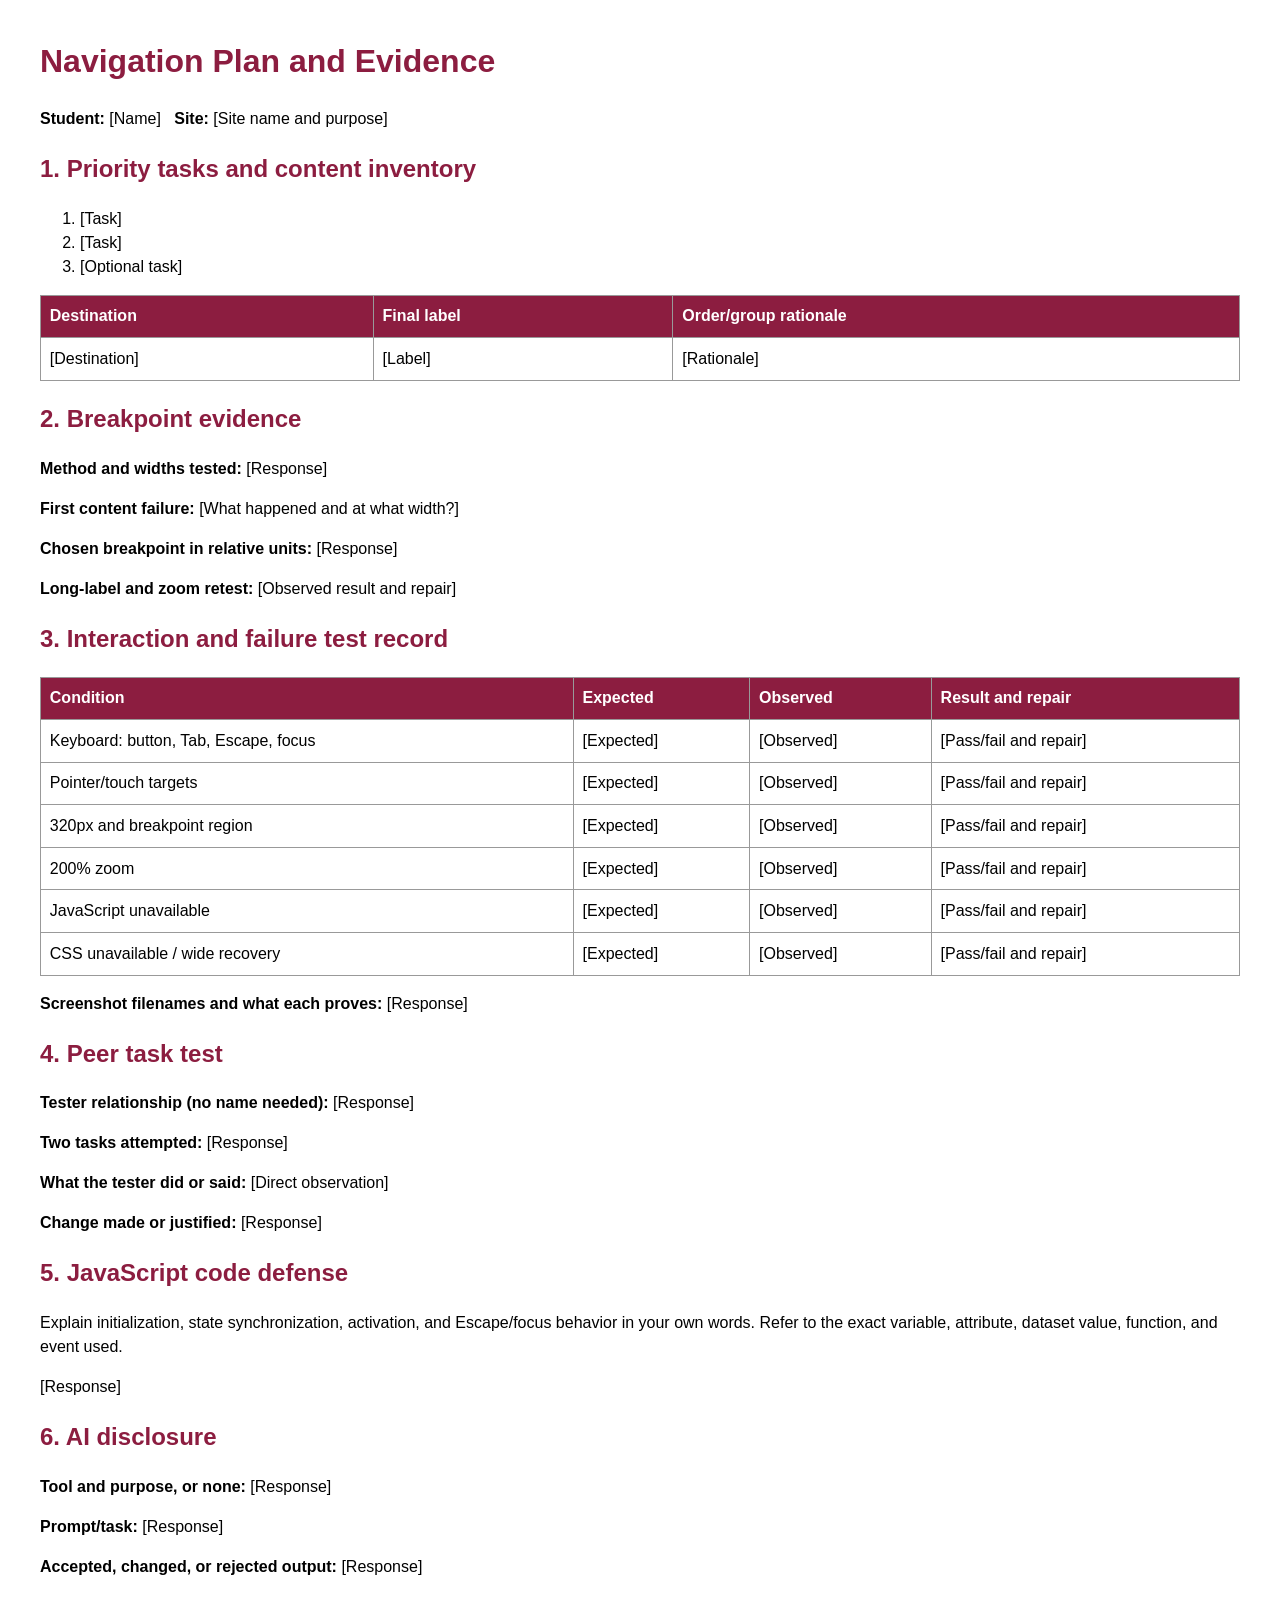
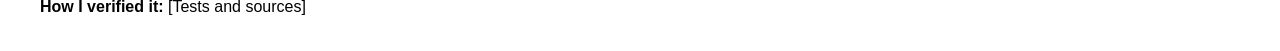
==== navigation-plan.html @ 929e06f0 "Add Module 5 deliverable starter" ====
<!doctype html><html lang="en"><head><meta charset="utf-8"><title>Navigation Plan and Evidence</title><style>body{max-width:75rem;margin:auto;padding:1rem;font:1rem/1.5 Arial,sans-serif}h1,h2{color:#8c1d40}table{width:100%;border-collapse:collapse}th,td{border:1px solid #999;padding:.55rem;text-align:left;vertical-align:top}th{background:#8c1d40;color:#fff}</style></head><body>
<h1>Navigation Plan and Evidence</h1><p><strong>Student:</strong> [Name] &nbsp; <strong>Site:</strong> [Site name and purpose]</p>
<h2>1. Priority tasks and content inventory</h2><ol><li>[Task]</li><li>[Task]</li><li>[Optional task]</li></ol><table><tr><th>Destination</th><th>Final label</th><th>Order/group rationale</th></tr><tr><td>[Destination]</td><td>[Label]</td><td>[Rationale]</td></tr></table>
<h2>2. Breakpoint evidence</h2><p><strong>Method and widths tested:</strong> [Response]</p><p><strong>First content failure:</strong> [What happened and at what width?]</p><p><strong>Chosen breakpoint in relative units:</strong> [Response]</p><p><strong>Long-label and zoom retest:</strong> [Observed result and repair]</p>
<h2>3. Interaction and failure test record</h2><table><tr><th>Condition</th><th>Expected</th><th>Observed</th><th>Result and repair</th></tr><tr><td>Keyboard: button, Tab, Escape, focus</td><td>[Expected]</td><td>[Observed]</td><td>[Pass/fail and repair]</td></tr><tr><td>Pointer/touch targets</td><td>[Expected]</td><td>[Observed]</td><td>[Pass/fail and repair]</td></tr><tr><td>320px and breakpoint region</td><td>[Expected]</td><td>[Observed]</td><td>[Pass/fail and repair]</td></tr><tr><td>200% zoom</td><td>[Expected]</td><td>[Observed]</td><td>[Pass/fail and repair]</td></tr><tr><td>JavaScript unavailable</td><td>[Expected]</td><td>[Observed]</td><td>[Pass/fail and repair]</td></tr><tr><td>CSS unavailable / wide recovery</td><td>[Expected]</td><td>[Observed]</td><td>[Pass/fail and repair]</td></tr></table><p><strong>Screenshot filenames and what each proves:</strong> [Response]</p>
<h2>4. Peer task test</h2><p><strong>Tester relationship (no name needed):</strong> [Response]</p><p><strong>Two tasks attempted:</strong> [Response]</p><p><strong>What the tester did or said:</strong> [Direct observation]</p><p><strong>Change made or justified:</strong> [Response]</p>
<h2>5. JavaScript code defense</h2><p>Explain initialization, state synchronization, activation, and Escape/focus behavior in your own words. Refer to the exact variable, attribute, dataset value, function, and event used.</p><p>[Response]</p>
<h2>6. AI disclosure</h2><p><strong>Tool and purpose, or none:</strong> [Response]</p><p><strong>Prompt/task:</strong> [Response]</p><p><strong>Accepted, changed, or rejected output:</strong> [Response]</p><p><strong>How I verified it:</strong> [Tests and sources]</p>
</body></html>
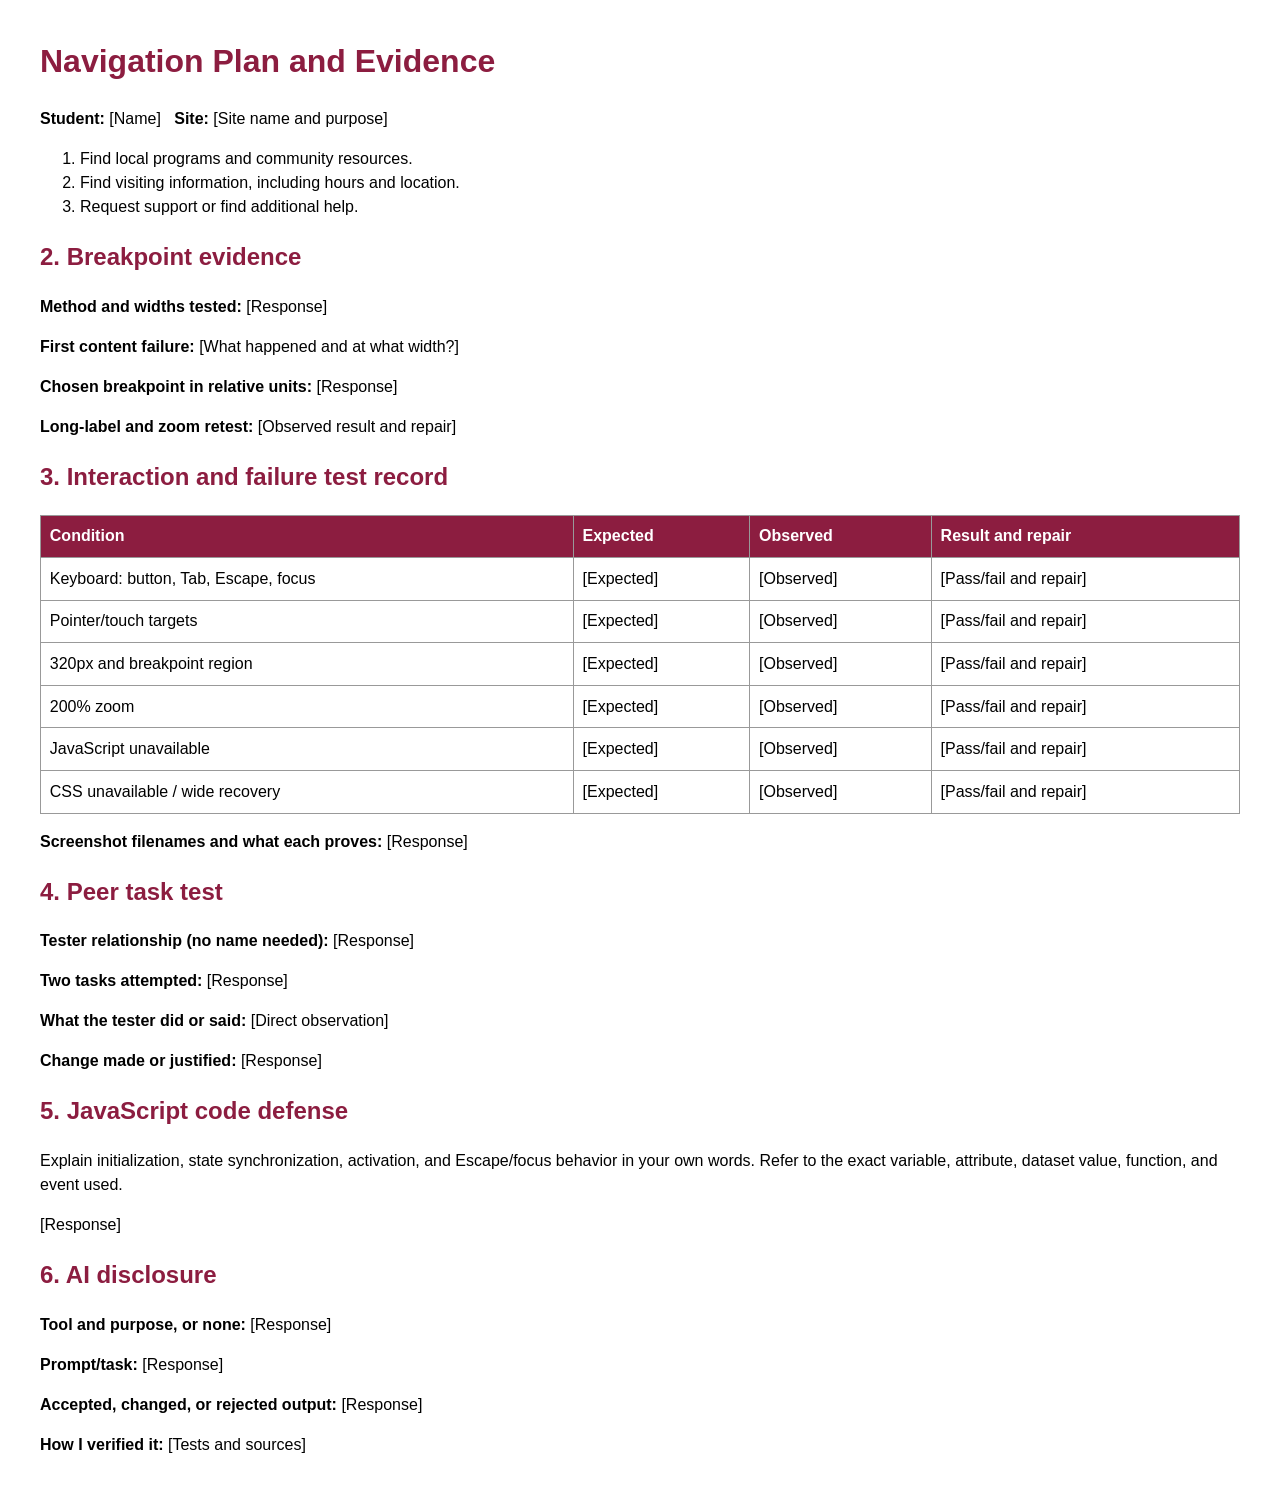
==== commit e59f3c56: "Add priority visitor tasks" ====
--- a/navigation-plan.html
+++ b/navigation-plan.html
@@ -1,6 +1,6 @@
 <!doctype html><html lang="en"><head><meta charset="utf-8"><title>Navigation Plan and Evidence</title><style>body{max-width:75rem;margin:auto;padding:1rem;font:1rem/1.5 Arial,sans-serif}h1,h2{color:#8c1d40}table{width:100%;border-collapse:collapse}th,td{border:1px solid #999;padding:.55rem;text-align:left;vertical-align:top}th{background:#8c1d40;color:#fff}</style></head><body>
 <h1>Navigation Plan and Evidence</h1><p><strong>Student:</strong> [Name] &nbsp; <strong>Site:</strong> [Site name and purpose]</p>
-<h2>1. Priority tasks and content inventory</h2><ol><li>[Task]</li><li>[Task]</li><li>[Optional task]</li></ol><table><tr><th>Destination</th><th>Final label</th><th>Order/group rationale</th></tr><tr><td>[Destination]</td><td>[Label]</td><td>[Rationale]</td></tr></table>
+<ol><li>Find local programs and community resources.</li><li>Find visiting information, including hours and location.</li><li>Request support or find additional help.</li></ol>
 <h2>2. Breakpoint evidence</h2><p><strong>Method and widths tested:</strong> [Response]</p><p><strong>First content failure:</strong> [What happened and at what width?]</p><p><strong>Chosen breakpoint in relative units:</strong> [Response]</p><p><strong>Long-label and zoom retest:</strong> [Observed result and repair]</p>
 <h2>3. Interaction and failure test record</h2><table><tr><th>Condition</th><th>Expected</th><th>Observed</th><th>Result and repair</th></tr><tr><td>Keyboard: button, Tab, Escape, focus</td><td>[Expected]</td><td>[Observed]</td><td>[Pass/fail and repair]</td></tr><tr><td>Pointer/touch targets</td><td>[Expected]</td><td>[Observed]</td><td>[Pass/fail and repair]</td></tr><tr><td>320px and breakpoint region</td><td>[Expected]</td><td>[Observed]</td><td>[Pass/fail and repair]</td></tr><tr><td>200% zoom</td><td>[Expected]</td><td>[Observed]</td><td>[Pass/fail and repair]</td></tr><tr><td>JavaScript unavailable</td><td>[Expected]</td><td>[Observed]</td><td>[Pass/fail and repair]</td></tr><tr><td>CSS unavailable / wide recovery</td><td>[Expected]</td><td>[Observed]</td><td>[Pass/fail and repair]</td></tr></table><p><strong>Screenshot filenames and what each proves:</strong> [Response]</p>
 <h2>4. Peer task test</h2><p><strong>Tester relationship (no name needed):</strong> [Response]</p><p><strong>Two tasks attempted:</strong> [Response]</p><p><strong>What the tester did or said:</strong> [Direct observation]</p><p><strong>Change made or justified:</strong> [Response]</p>
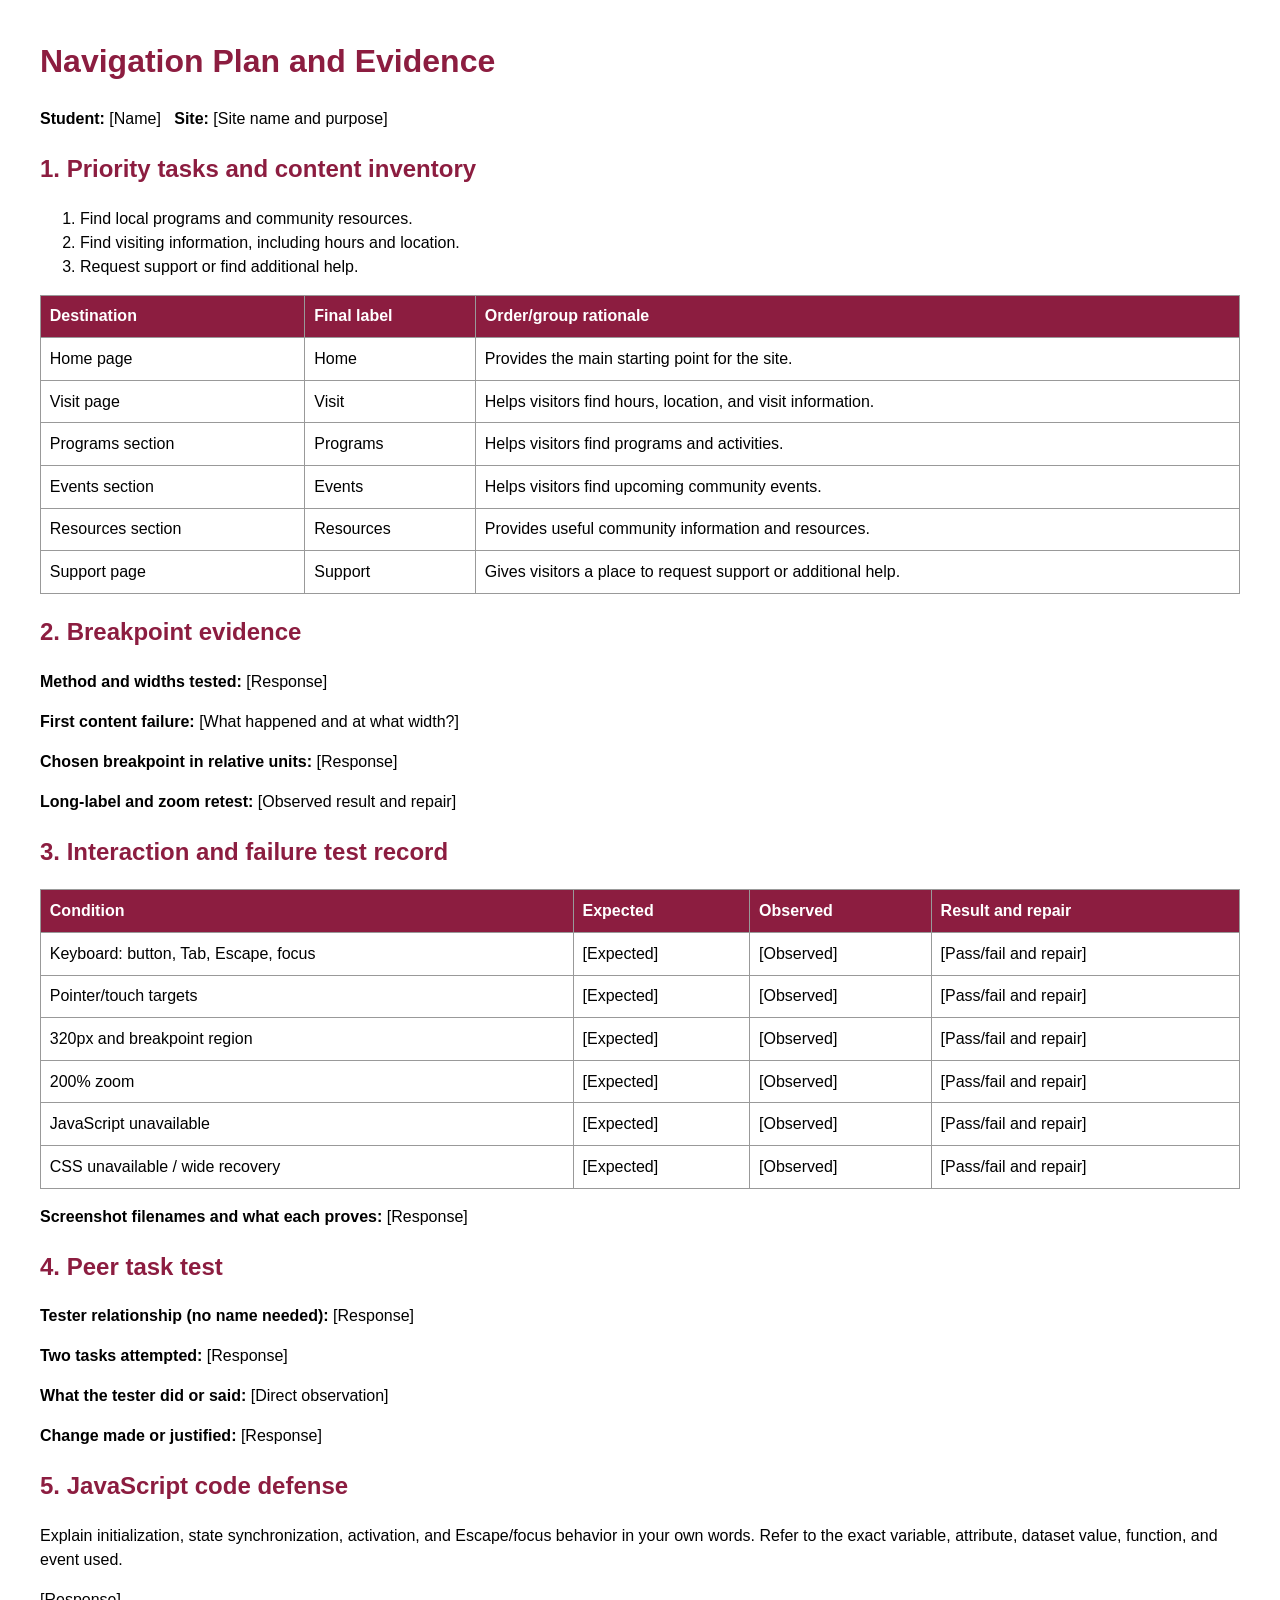
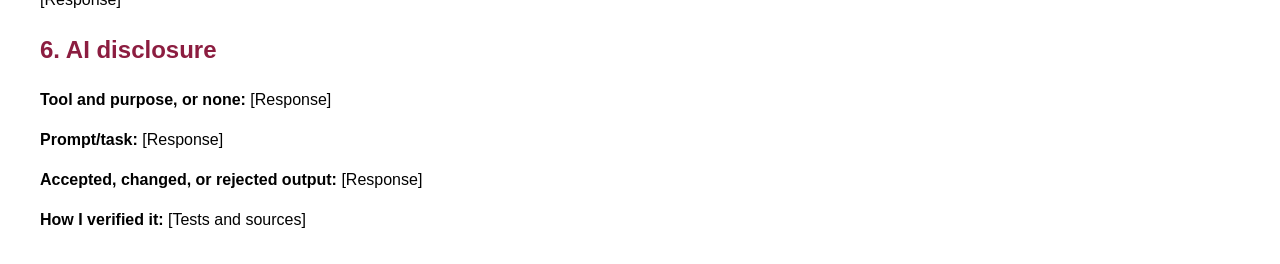
==== commit 558cc154: "Complete navigation content inventory" ====
--- a/navigation-plan.html
+++ b/navigation-plan.html
@@ -1,6 +1,6 @@
 <!doctype html><html lang="en"><head><meta charset="utf-8"><title>Navigation Plan and Evidence</title><style>body{max-width:75rem;margin:auto;padding:1rem;font:1rem/1.5 Arial,sans-serif}h1,h2{color:#8c1d40}table{width:100%;border-collapse:collapse}th,td{border:1px solid #999;padding:.55rem;text-align:left;vertical-align:top}th{background:#8c1d40;color:#fff}</style></head><body>
 <h1>Navigation Plan and Evidence</h1><p><strong>Student:</strong> [Name] &nbsp; <strong>Site:</strong> [Site name and purpose]</p>
-<ol><li>Find local programs and community resources.</li><li>Find visiting information, including hours and location.</li><li>Request support or find additional help.</li></ol>
+<h2>1. Priority tasks and content inventory</h2><ol><li>Find local programs and community resources.</li><li>Find visiting information, including hours and location.</li><li>Request support or find additional help.</li></ol><table><tr><th>Destination</th><th>Final label</th><th>Order/group rationale</th></tr><tr><td>Home page</td><td>Home</td><td>Provides the main starting point for the site.</td></tr><tr><td>Visit page</td><td>Visit</td><td>Helps visitors find hours, location, and visit information.</td></tr><tr><td>Programs section</td><td>Programs</td><td>Helps visitors find programs and activities.</td></tr><tr><td>Events section</td><td>Events</td><td>Helps visitors find upcoming community events.</td></tr><tr><td>Resources section</td><td>Resources</td><td>Provides useful community information and resources.</td></tr><tr><td>Support page</td><td>Support</td><td>Gives visitors a place to request support or additional help.</td></tr></table>
 <h2>2. Breakpoint evidence</h2><p><strong>Method and widths tested:</strong> [Response]</p><p><strong>First content failure:</strong> [What happened and at what width?]</p><p><strong>Chosen breakpoint in relative units:</strong> [Response]</p><p><strong>Long-label and zoom retest:</strong> [Observed result and repair]</p>
 <h2>3. Interaction and failure test record</h2><table><tr><th>Condition</th><th>Expected</th><th>Observed</th><th>Result and repair</th></tr><tr><td>Keyboard: button, Tab, Escape, focus</td><td>[Expected]</td><td>[Observed]</td><td>[Pass/fail and repair]</td></tr><tr><td>Pointer/touch targets</td><td>[Expected]</td><td>[Observed]</td><td>[Pass/fail and repair]</td></tr><tr><td>320px and breakpoint region</td><td>[Expected]</td><td>[Observed]</td><td>[Pass/fail and repair]</td></tr><tr><td>200% zoom</td><td>[Expected]</td><td>[Observed]</td><td>[Pass/fail and repair]</td></tr><tr><td>JavaScript unavailable</td><td>[Expected]</td><td>[Observed]</td><td>[Pass/fail and repair]</td></tr><tr><td>CSS unavailable / wide recovery</td><td>[Expected]</td><td>[Observed]</td><td>[Pass/fail and repair]</td></tr></table><p><strong>Screenshot filenames and what each proves:</strong> [Response]</p>
 <h2>4. Peer task test</h2><p><strong>Tester relationship (no name needed):</strong> [Response]</p><p><strong>Two tasks attempted:</strong> [Response]</p><p><strong>What the tester did or said:</strong> [Direct observation]</p><p><strong>Change made or justified:</strong> [Response]</p>
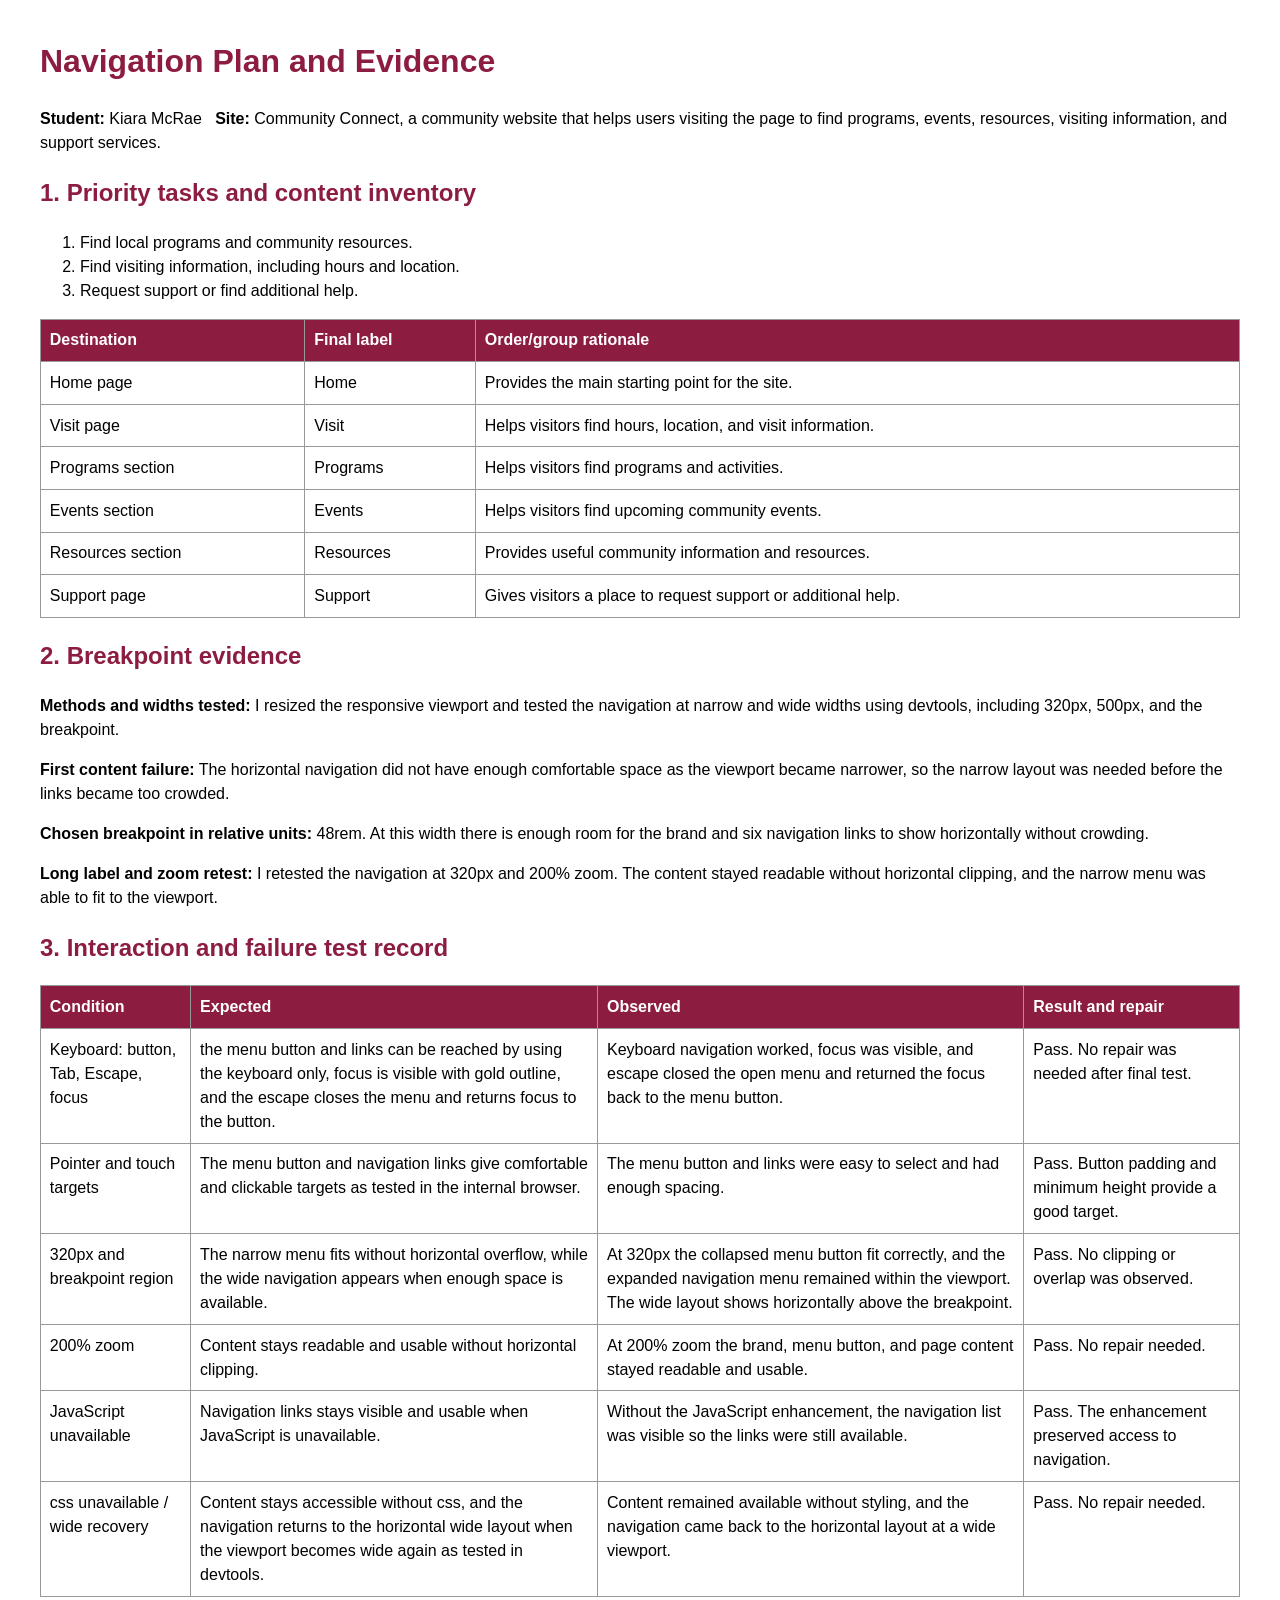
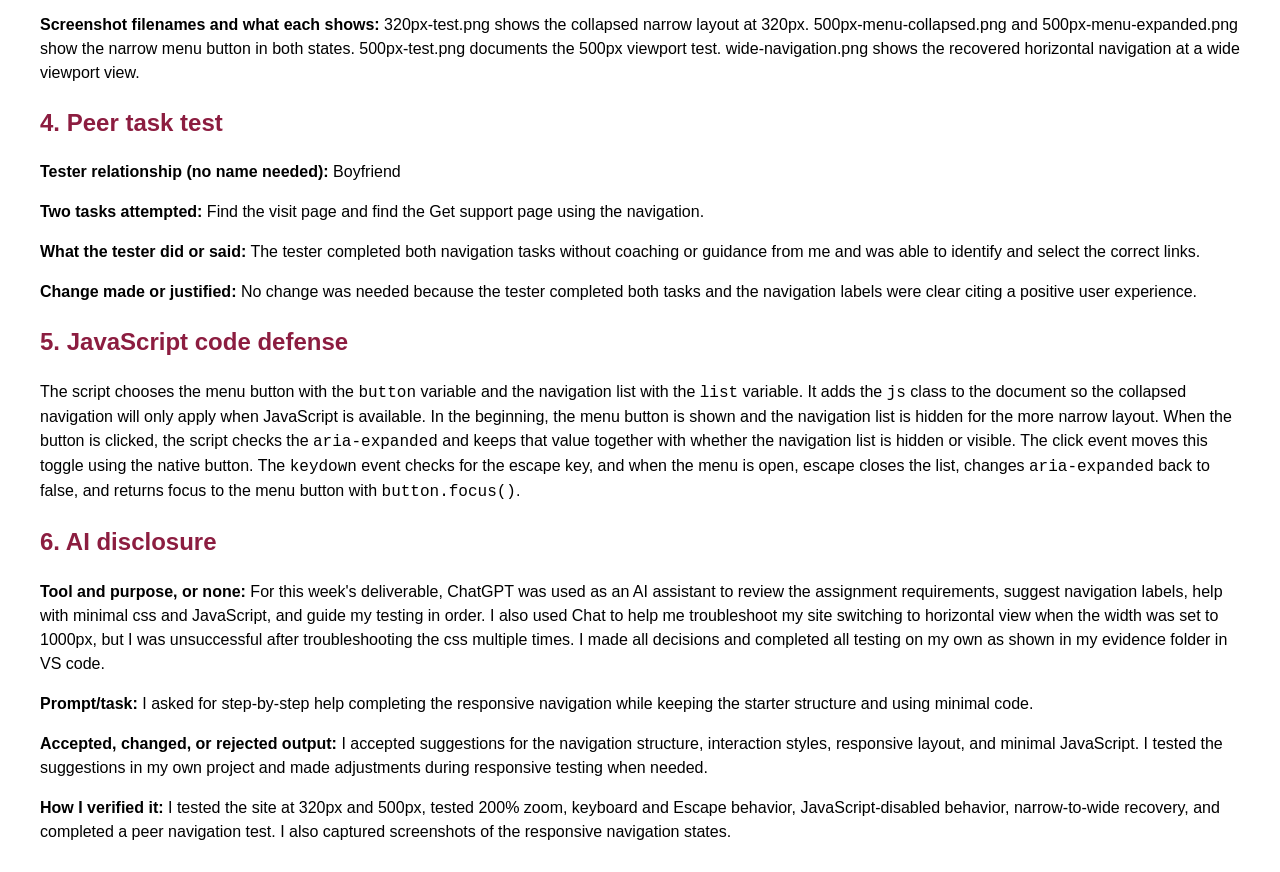
==== commit 3f6edc5c: "Complete navigation plan and testing documentation" ====
--- a/navigation-plan.html
+++ b/navigation-plan.html
@@ -1,9 +1,9 @@
 <!doctype html><html lang="en"><head><meta charset="utf-8"><title>Navigation Plan and Evidence</title><style>body{max-width:75rem;margin:auto;padding:1rem;font:1rem/1.5 Arial,sans-serif}h1,h2{color:#8c1d40}table{width:100%;border-collapse:collapse}th,td{border:1px solid #999;padding:.55rem;text-align:left;vertical-align:top}th{background:#8c1d40;color:#fff}</style></head><body>
-<h1>Navigation Plan and Evidence</h1><p><strong>Student:</strong> [Name] &nbsp; <strong>Site:</strong> [Site name and purpose]</p>
+<h1>Navigation Plan and Evidence</h1><p><strong>Student:</strong> Kiara McRae &nbsp; <strong>Site:</strong> Community Connect, a community website that helps users visiting the page to find programs, events, resources, visiting information, and support services.</p>
 <h2>1. Priority tasks and content inventory</h2><ol><li>Find local programs and community resources.</li><li>Find visiting information, including hours and location.</li><li>Request support or find additional help.</li></ol><table><tr><th>Destination</th><th>Final label</th><th>Order/group rationale</th></tr><tr><td>Home page</td><td>Home</td><td>Provides the main starting point for the site.</td></tr><tr><td>Visit page</td><td>Visit</td><td>Helps visitors find hours, location, and visit information.</td></tr><tr><td>Programs section</td><td>Programs</td><td>Helps visitors find programs and activities.</td></tr><tr><td>Events section</td><td>Events</td><td>Helps visitors find upcoming community events.</td></tr><tr><td>Resources section</td><td>Resources</td><td>Provides useful community information and resources.</td></tr><tr><td>Support page</td><td>Support</td><td>Gives visitors a place to request support or additional help.</td></tr></table>
-<h2>2. Breakpoint evidence</h2><p><strong>Method and widths tested:</strong> [Response]</p><p><strong>First content failure:</strong> [What happened and at what width?]</p><p><strong>Chosen breakpoint in relative units:</strong> [Response]</p><p><strong>Long-label and zoom retest:</strong> [Observed result and repair]</p>
-<h2>3. Interaction and failure test record</h2><table><tr><th>Condition</th><th>Expected</th><th>Observed</th><th>Result and repair</th></tr><tr><td>Keyboard: button, Tab, Escape, focus</td><td>[Expected]</td><td>[Observed]</td><td>[Pass/fail and repair]</td></tr><tr><td>Pointer/touch targets</td><td>[Expected]</td><td>[Observed]</td><td>[Pass/fail and repair]</td></tr><tr><td>320px and breakpoint region</td><td>[Expected]</td><td>[Observed]</td><td>[Pass/fail and repair]</td></tr><tr><td>200% zoom</td><td>[Expected]</td><td>[Observed]</td><td>[Pass/fail and repair]</td></tr><tr><td>JavaScript unavailable</td><td>[Expected]</td><td>[Observed]</td><td>[Pass/fail and repair]</td></tr><tr><td>CSS unavailable / wide recovery</td><td>[Expected]</td><td>[Observed]</td><td>[Pass/fail and repair]</td></tr></table><p><strong>Screenshot filenames and what each proves:</strong> [Response]</p>
-<h2>4. Peer task test</h2><p><strong>Tester relationship (no name needed):</strong> [Response]</p><p><strong>Two tasks attempted:</strong> [Response]</p><p><strong>What the tester did or said:</strong> [Direct observation]</p><p><strong>Change made or justified:</strong> [Response]</p>
-<h2>5. JavaScript code defense</h2><p>Explain initialization, state synchronization, activation, and Escape/focus behavior in your own words. Refer to the exact variable, attribute, dataset value, function, and event used.</p><p>[Response]</p>
-<h2>6. AI disclosure</h2><p><strong>Tool and purpose, or none:</strong> [Response]</p><p><strong>Prompt/task:</strong> [Response]</p><p><strong>Accepted, changed, or rejected output:</strong> [Response]</p><p><strong>How I verified it:</strong> [Tests and sources]</p>
+<h2>2. Breakpoint evidence</h2><p><strong>Methods and widths tested:</strong> I resized the responsive viewport and tested the navigation at narrow and wide widths using devtools, including 320px, 500px, and the breakpoint.</p><p><strong>First content failure:</strong> The horizontal navigation did not have enough comfortable space as the viewport became narrower, so the narrow layout was needed before the links became too crowded.</p><p><strong>Chosen breakpoint in relative units:</strong> 48rem. At this width there is enough room for the brand and six navigation links to show horizontally without crowding.</p><p><strong>Long label and zoom retest:</strong> I retested the navigation at 320px and 200% zoom. The content stayed readable without horizontal clipping, and the narrow menu was able to fit to the viewport.</p>
+<h2>3. Interaction and failure test record</h2><table><tr><th>Condition</th><th>Expected</th><th>Observed</th><th>Result and repair</th></tr><tr><td>Keyboard: button, Tab, Escape, focus</td><td>the menu button and links can be reached by using the keyboard only, focus is visible with gold outline, and the escape closes the menu and returns focus to the button.</td><td>Keyboard navigation worked, focus was visible, and escape closed the open menu and returned the focus back to the menu button.</td><td>Pass. No repair was needed after final test.</td></tr><tr><td>Pointer and touch targets</td><td>The menu button and navigation links give comfortable and clickable targets as tested in the internal browser.</td><td>The menu button and links were easy to select and had enough spacing.</td><td>Pass. Button padding and minimum height provide a good target.</td></tr><tr><td>320px and breakpoint region</td><td>The narrow menu fits without horizontal overflow, while the wide navigation appears when enough space is available.</td><td>At 320px the collapsed menu button fit correctly, and the expanded navigation menu remained within the viewport. The wide layout shows horizontally above the breakpoint.</td><td>Pass. No clipping or overlap was observed.</td></tr><tr><td>200% zoom</td><td>Content stays readable and usable without horizontal clipping.</td><td>At 200% zoom the brand, menu button, and page content stayed readable and usable.</td><td>Pass. No repair needed.</td></tr><tr><td>JavaScript unavailable</td><td>Navigation links stays visible and usable when JavaScript is unavailable.</td><td>Without the JavaScript enhancement, the navigation list was visible so the links were still available.</td><td>Pass. The enhancement preserved access to navigation.</td></tr><tr><td>css unavailable / wide recovery</td><td>Content stays accessible without css, and the navigation returns to the horizontal wide layout when the viewport becomes wide again as tested in devtools.</td><td>Content remained available without styling, and the navigation came back to the horizontal layout at a wide viewport.</td><td>Pass. No repair needed.</td></tr></table><p><strong>Screenshot filenames and what each shows:</strong> 320px-test.png shows the collapsed narrow layout at 320px. 500px-menu-collapsed.png and 500px-menu-expanded.png show the narrow menu button in both states. 500px-test.png documents the 500px viewport test. wide-navigation.png shows the recovered horizontal navigation at a wide viewport view.</p>
+<h2>4. Peer task test</h2><p><strong>Tester relationship (no name needed):</strong> Boyfriend</p><p><strong>Two tasks attempted:</strong> Find the visit page and find the Get support page using the navigation.</p><p><strong>What the tester did or said:</strong> The tester completed both navigation tasks without coaching or guidance from me and was able to identify and select the correct links.</p><p><strong>Change made or justified:</strong> No change was needed because the tester completed both tasks and the navigation labels were clear citing a positive user experience.</p>
+<h2>5. JavaScript code defense</h2><p>The script chooses the menu button with the <code>button</code> variable and the navigation list with the <code>list</code> variable. It adds the <code>js</code> class to the document so the collapsed navigation will only apply when JavaScript is available. In the beginning, the menu button is shown and the navigation list is hidden for the more narrow layout. When the button is clicked, the script checks the <code>aria-expanded</code> and keeps that value together with whether the navigation list is hidden or visible. The click event moves this toggle using the native button. The <code>keydown</code> event checks for the escape key, and when the menu is open, escape closes the list, changes <code>aria-expanded</code> back to false, and returns focus to the menu button with <code>button.focus()</code>.</p>
+<h2>6. AI disclosure</h2><p><strong>Tool and purpose, or none:</strong> For this week's deliverable, ChatGPT was used as an AI assistant to review the assignment requirements, suggest navigation labels, help with minimal css and JavaScript, and guide my testing in order. I also used Chat to help me troubleshoot my site switching to horizontal view when the width was set to 1000px, but I was unsuccessful after troubleshooting the css multiple times. I made all decisions and completed all testing on my own as shown in my evidence folder in VS code. </p><p><strong>Prompt/task:</strong> I asked for step-by-step help completing the responsive navigation while keeping the starter structure and using minimal code.</p><p><strong>Accepted, changed, or rejected output:</strong> I accepted suggestions for the navigation structure, interaction styles, responsive layout, and minimal JavaScript. I tested the suggestions in my own project and made adjustments during responsive testing when needed.</p><p><strong>How I verified it:</strong> I tested the site at 320px and 500px, tested 200% zoom, keyboard and Escape behavior, JavaScript-disabled behavior, narrow-to-wide recovery, and completed a peer navigation test. I also captured screenshots of the responsive navigation states.</p>
 </body></html>
